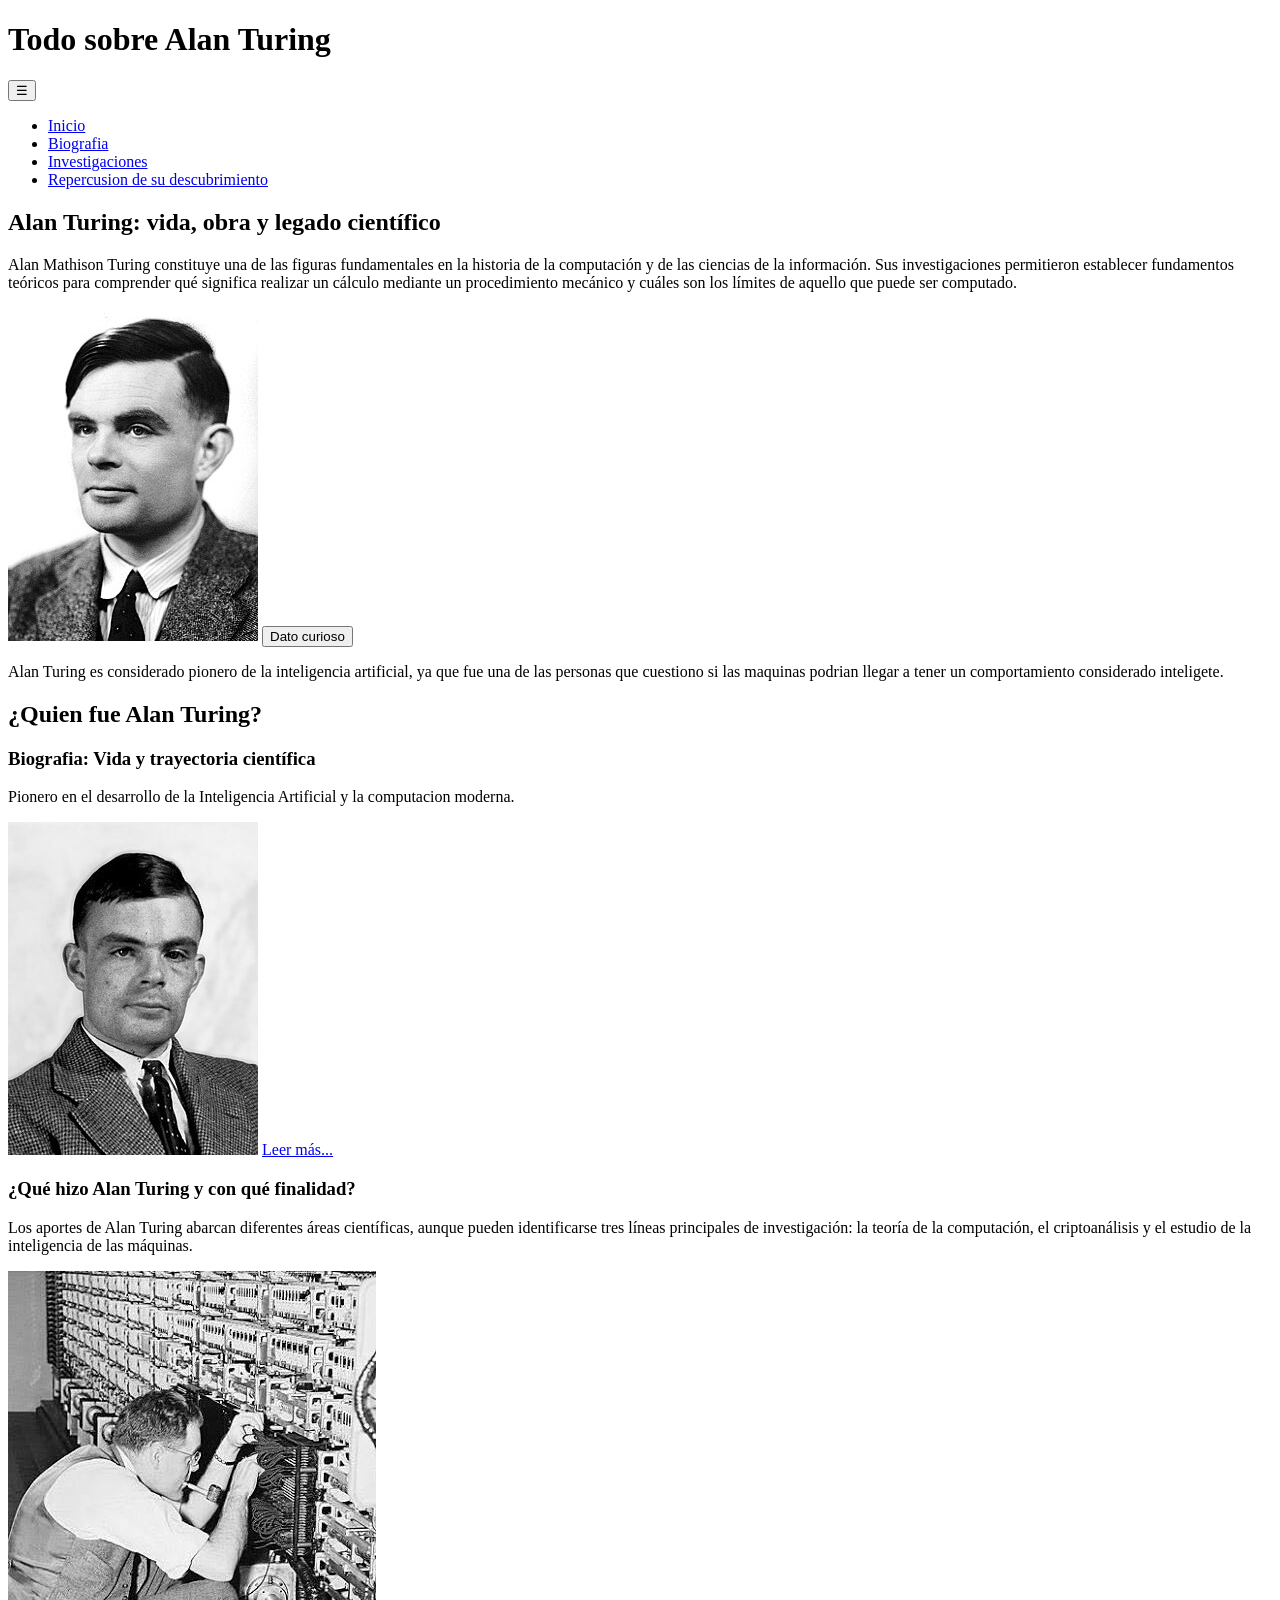
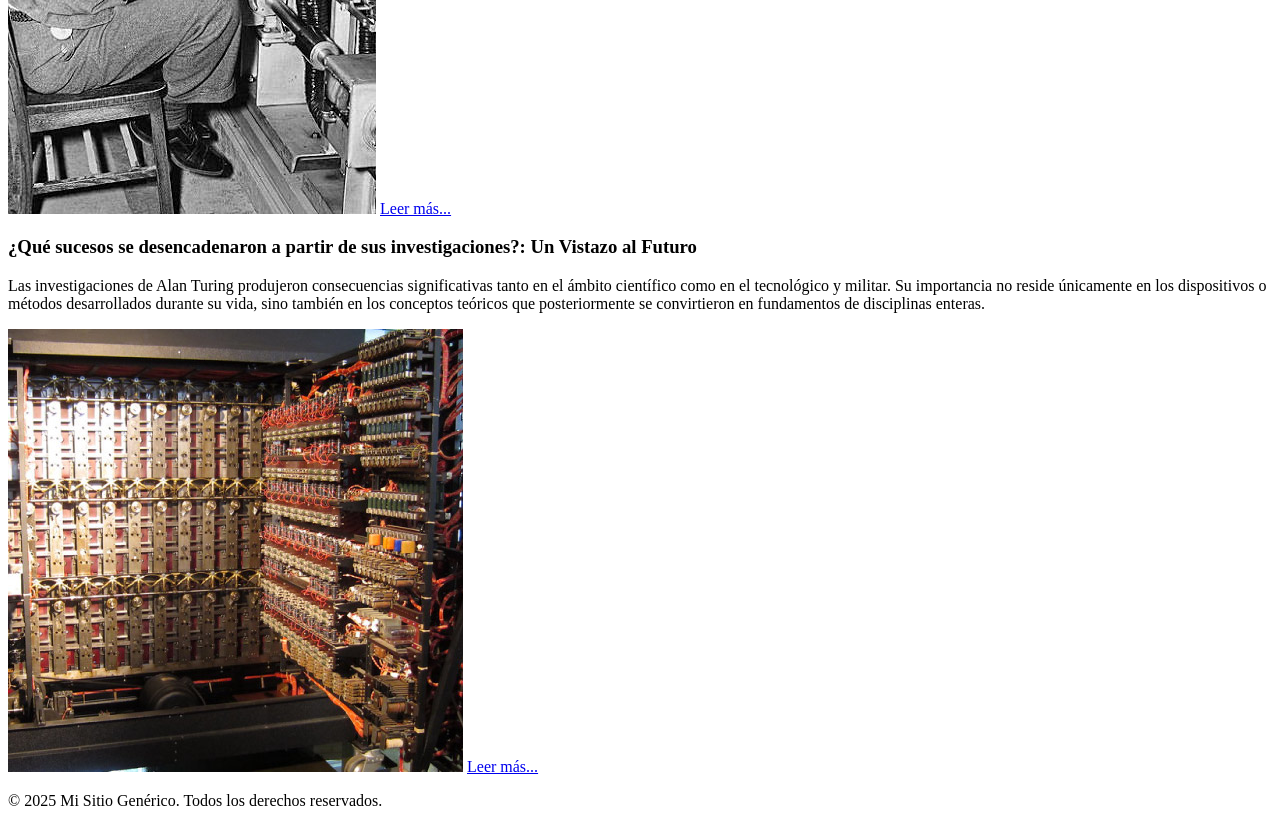
==== index.html @ 0916c149 "etapa 1: descomprimo archivo zip, agrego contenido HTML e imagenes sobre Alan Turing" ====
<!DOCTYPE html>
<html lang="es">
<head>
  <link rel="icon" type="image/x-icon" href="img/tecnologia.png">
  <meta charset="UTF-8">
  <meta name="viewport" content="width=device-width, initial-scale=1.0">
  <title>Sitio Web - Acerca de la vida de Alan Turing </title>
   <link rel="stylesheet" href="css/base.css">
</head>
<body>
  <header>
    <div>
      <h1>Todo sobre Alan Turing</h1>
      <button class="hamburger-menu"
        aria-label="Abrir menú de navegación"
        aria-expanded="false"
        aria-controls="main-nav"
      >
        &#9776; <!-- Icono de hamburguesa -->
      </button>
      <nav id="main-nav">
        <ul>
          <li><a href="index.html">Inicio</a></li>
          <li><a href="biografia.html">Biografia</a></li>
          <li><a href="investigaciones.html">Investigaciones</a></li>
          <li><a href="consecuencias.html">Repercusion de su descubrimiento</a></li>
        </ul>
      </nav>
    </div>
  </header>
  <main>
    <section>
      <h2>Alan Turing: vida, obra y legado científico </h2>
      <p>
        Alan Mathison Turing constituye una de las figuras fundamentales en la historia de la computación y de las ciencias de la información. Sus investigaciones permitieron establecer fundamentos teóricos para comprender qué significa realizar un cálculo mediante un procedimiento mecánico y cuáles son los límites de aquello que puede ser computado.
      </p>
      <img src="img/Alanturing.jpg" alt="Descripción de la imagen genérica 1">
        <button id="curiosityButton">Dato curioso</button>
           <p id="curiosityText" class="curiosity-hidden">
             Alan Turing es considerado pionero de la inteligencia artificial, ya que fue una de las personas que cuestiono si las maquinas podrian llegar a tener un comportamiento considerado inteligete.
           </p>
    </section>
    <section>
      <h2>¿Quien fue Alan Turing?</h2>
      <article>
        <h3>Biografia: Vida y trayectoria científica </h3>
        <p>
           Pionero en el desarrollo de la Inteligencia Artificial y la computacion moderna.
        </p>
        <img src="img/biografiaalanturing.jpg" alt="Descripción de la imagen genérica 2">
        <a href="biografia.html">Leer más...</a>
      </article>
      <article>
        <h3> ¿Qué hizo Alan Turing y con qué finalidad? </h3>
        <p>
          Los aportes de Alan Turing abarcan diferentes áreas científicas, aunque pueden identificarse tres líneas principales de investigación: la teoría de la computación, el criptoanálisis y el estudio de la inteligencia de las máquinas.
        </p>
        <img src="img/investigacionturing.jpg" alt="Descripción de la imagen genérica 3">
        <a href="investigaciones.html">Leer más...</a>
      </article>
      <article>
        <h3> ¿Qué sucesos se desencadenaron a partir de sus investigaciones?: Un Vistazo al Futuro</h3>
        <p>
          Las investigaciones de Alan Turing produjeron consecuencias significativas tanto en el ámbito científico como en el tecnológico y militar. Su importancia no reside únicamente en los dispositivos o métodos desarrollados durante su vida, sino también en los conceptos teóricos que posteriormente se convirtieron en fundamentos de disciplinas enteras.
        </p>
        <img src="img/maquinaturing.jpg" alt="Descripción de la imagen genérica 4">
        <a href="consecuencias.html">Leer más...</a>
      </article>
    </section>
  </main>
  <footer>
    <div>
      <p>&copy; 2025 Mi Sitio Genérico. Todos los derechos reservados.</p>
    </div>
  </footer>
  <script src="js/base.js"></script>
</body>
</html>
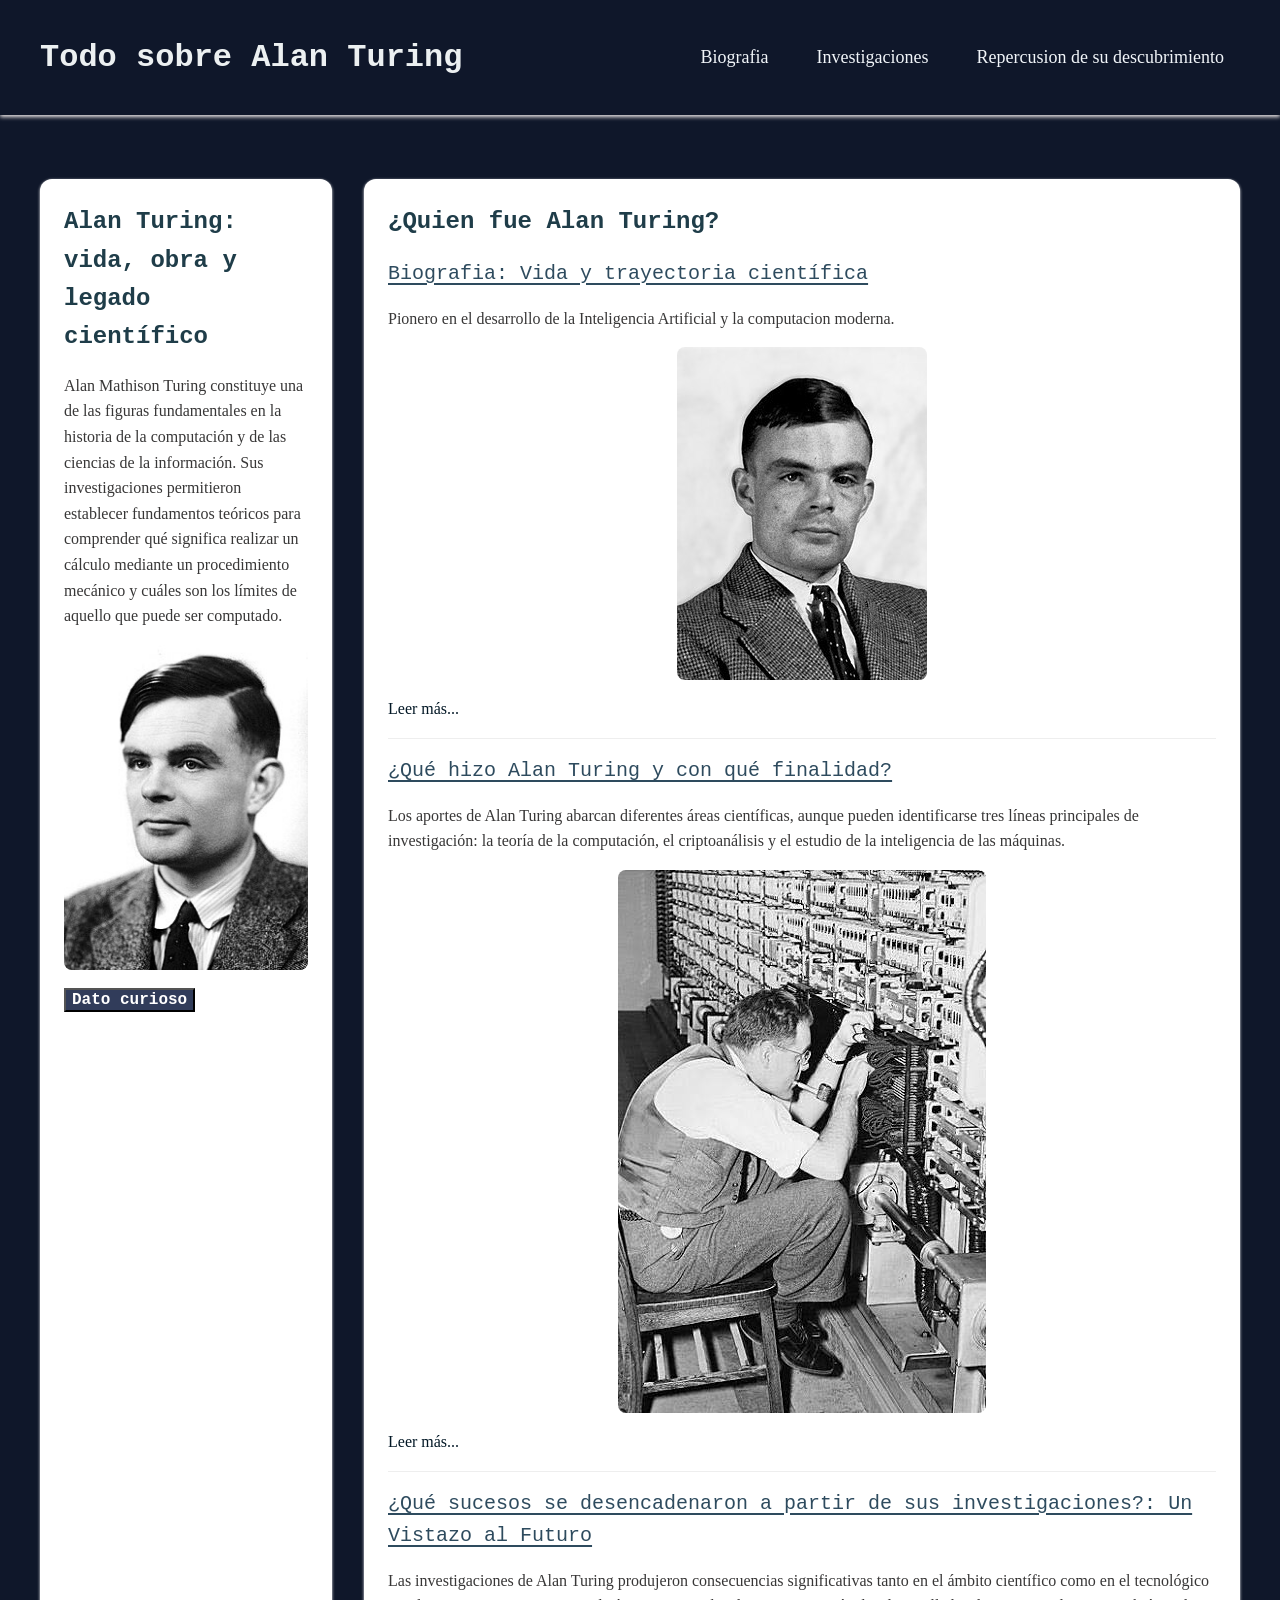
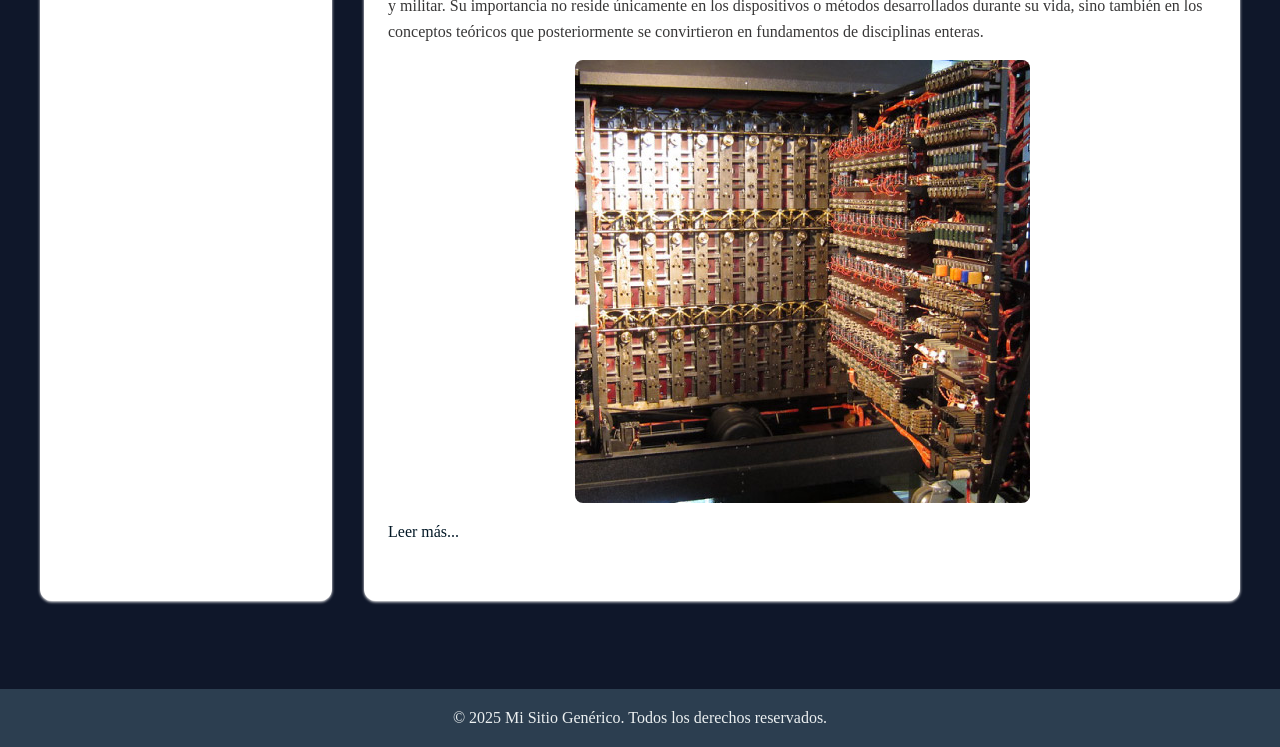
==== commit 0d2bb569: "añadi diseño responsivo (solo dos puntas de quiebre)" ====
--- a/index.html
+++ b/index.html
@@ -20,7 +20,7 @@
       </button>
       <nav id="main-nav">
         <ul>
-          <li><a href="index.html">Inicio</a></li>
+          
           <li><a href="biografia.html">Biografia</a></li>
           <li><a href="investigaciones.html">Investigaciones</a></li>
           <li><a href="consecuencias.html">Repercusion de su descubrimiento</a></li>
--- a/css/base.css
+++ b/css/base.css
@@ -0,0 +1,249 @@
+body {
+  font-family: Georgia, serif; /* Fuente genérica */
+  background-color: #0F172A; /* Color de fondo claro */
+  color: #000000; /* Color de texto oscuro */
+  line-height: 1.6;
+  margin: 0;
+  padding: 0;
+}
+
+header {
+  background-color: #0F172A; /* Azul oscuro para el encabezado */
+  color: #ecf0f1; /* Texto claro */
+  padding: 1rem 0;
+  box-shadow: 0 2px 4px rgb(236, 231, 231);
+  width: 100%;
+}
+
+/* Contenedor dentro del encabezado para centrar y espaciar */
+header > div {
+  max-width: 1200px;
+  margin: 0 auto;
+  display: flex;
+   /* mora elimino flex-direction: porque su valor por defecto es row, sino se veia fea la pagina */
+  justify-content: space-between;
+  align-items: center;
+  padding: 1rem;
+}
+
+h1 {
+  font-family: "Courier New", monospace;
+  font-size: 2rem; /* Tamaño de fuente para h1 */
+  font-weight: bold;
+  margin: 0; /* Eliminar margen por defecto del h1 */
+}
+
+button.hamburger-menu {
+  display: block; /* Visible por defecto en móvil */
+  color: #ecf0f1;
+  font-size: 1.5rem;
+  background: none;
+  border: none;
+  cursor: pointer;
+  padding: 0.5rem;
+  outline: none; /* Elimina el contorno al hacer focus */
+}
+
+
+/* Menú de navegación */
+nav {
+  display: none; /*  mora, pasa ser none para que este oculto */
+  flex-direction: column;
+  width: 100%;
+  position: absolute; /* cambio mora */
+  top: 60px;         /*cambio mora */
+  left: 0;  /* cambio mora */
+  background-color:#1c253d ; /* Fondo para el menu desplegado*/
+  box-shadow: 0 2px 4px rgb(255, 253, 253);
+  z-index: 999;
+  border-radius: 0 0 0.75rem 0.75rem;
+  overflow: hidden; /* Para que los bordes redondeados se apliquen bien */
+}
+
+nav.nav-open {
+  display: flex; /* Muestra el menú cuando tiene la clase 'nav-open' */
+}
+
+nav ul {
+  list-style: none;
+  padding: 0;
+  margin: 0;
+  display: flex;
+  flex-direction: column;
+  width: 100%;
+}
+
+nav li {
+  margin-bottom: 0.5rem;
+  width: 100%;
+}
+
+nav a {
+  display: block;
+  padding: 0.75rem 1rem;
+  color: #F1F5F9; ;
+  text-decoration: none;
+  font-size: 18px;
+  transition: background-color 0.3s ease;
+  text-align: center;
+  width: 100%;
+  box-sizing: border-box; /* Incluye relleno y borde en el ancho */
+}
+
+nav a:hover, nav a:focus {
+  background-color: #0d4b66; /* Un tono más oscuro al pasar el ratón */
+  border-radius: 0.5rem;
+}
+
+main {
+  padding: 1rem;
+  max-width: 1200px;
+  margin: 2rem auto;
+    /* Margen superior e inferior para separar del encabezado y del pie de
+     * página */
+}
+
+section {
+  background-color: #ffffff;
+  border-radius: 0.75rem;
+  padding: 1.5rem;
+  margin-bottom: 1.5rem;
+  box-shadow: 0 1px 3px rgb(255, 254, 254);
+}
+
+article {
+  margin-bottom: 1rem;
+  padding-bottom: 1rem;
+  border-bottom: 1px solid #eee;
+}
+
+article:last-child {
+  border-bottom: none;
+}
+
+h2 {
+  font-family:"Courier New", monospace; 
+  font-size: 1.5rem; /* Tamaño de fuente para h2 */
+  font-weight: 600;
+  color:#1f3d49 ; /* Azul para los títulos */
+  margin-top: 0;
+  margin-bottom: 1rem;
+}
+
+h3 {
+  font-family: "Courier New", monospace;
+  font-size: 1.25rem; /* Tamaño de fuente para h3 */
+  font-weight: 500;
+  color: #2e4b5e; /* Azul para los títulos */
+  margin-top: 0;
+  margin-bottom: 0.5rem;
+  text-decoration: underline;
+  text-underline-offset: 4px;
+}
+
+
+p {
+  margin-bottom: 1rem;
+  color: #383737; /* Color de texto más suave para párrafos */
+}
+
+img {
+  max-width: 100%;
+  height: auto;
+  border-radius: 0.5rem;
+  display: block;
+  margin: 1rem auto;
+}
+
+a {
+  color: #021725; /* Color para enlaces */
+  text-decoration: none;
+}
+
+a:hover {
+  text-decoration: underline;
+}
+
+footer {
+  background-color: #2c3e50;
+  color: #ecf0f1;
+  text-align: center;
+  padding: 1rem 0;
+  margin-top: 2rem;
+  width: 100%;
+}
+
+footer p {
+  margin: 0;
+  color: #ecf0f1;
+}
+
+.curiosity-hidden {
+  display: none;  /* agrego mora */
+}                         
+
+#curiosityButton {       /* agrego mora */
+  background-color: #313c5a;
+  color: #ffffff;
+  font-family: "Courier New", monospace;
+  font-size: 1rem;
+  font-weight: bold;
+}
+
+@media screen and (min-width: 768px) {
+  /* Menú fijo en pantallas grandes */
+  header {
+    position: sticky;
+    top: 0;
+    z-index: 1000;
+  }
+
+  /* Oculta el botón de hamburguesa en pantallas grandes */
+  button.hamburger-menu {
+    display: none;
+  }
+
+  /* Muestra el menú de navegación en línea en pantallas grandes */
+  nav {
+    display: block; /* Vuelve a modelo de bloque para el flujo normal */
+    position: static; /* Restaura la posición estática */
+    width: auto; /* Ancho automático */
+    background-color: transparent; /* Fondo transparente */
+    box-shadow: none;
+    border-radius: 0;
+  }
+
+  nav ul {
+    flex-direction: row; /* Elementos del menú en fila */
+    justify-content: flex-end; /* Alinea a la derecha */
+  }
+
+  nav li {
+    margin-left: 1rem; /* Espacio entre elementos del menú */
+    margin-bottom: 0;
+    width: auto;
+  }
+
+  nav a {
+    padding: 0.5rem 1rem; /* Ajusta el relleno interno para pantallas grandes */
+    border-radius: 0.5rem;
+  }
+
+  main {
+    display: grid;
+    grid-template-columns: 1fr 3fr;
+      /* Ejemplo: una columna para barra lateral, otra para contenido */
+    gap: 2rem;
+    padding: 2rem;
+  }
+
+  section.right {
+    grid-column-start: 2
+  }
+}
+
+@media screen and (min-width: 600px) and (max-width: 767px) {
+    main {
+        padding: 2rem;
+    }
+}
